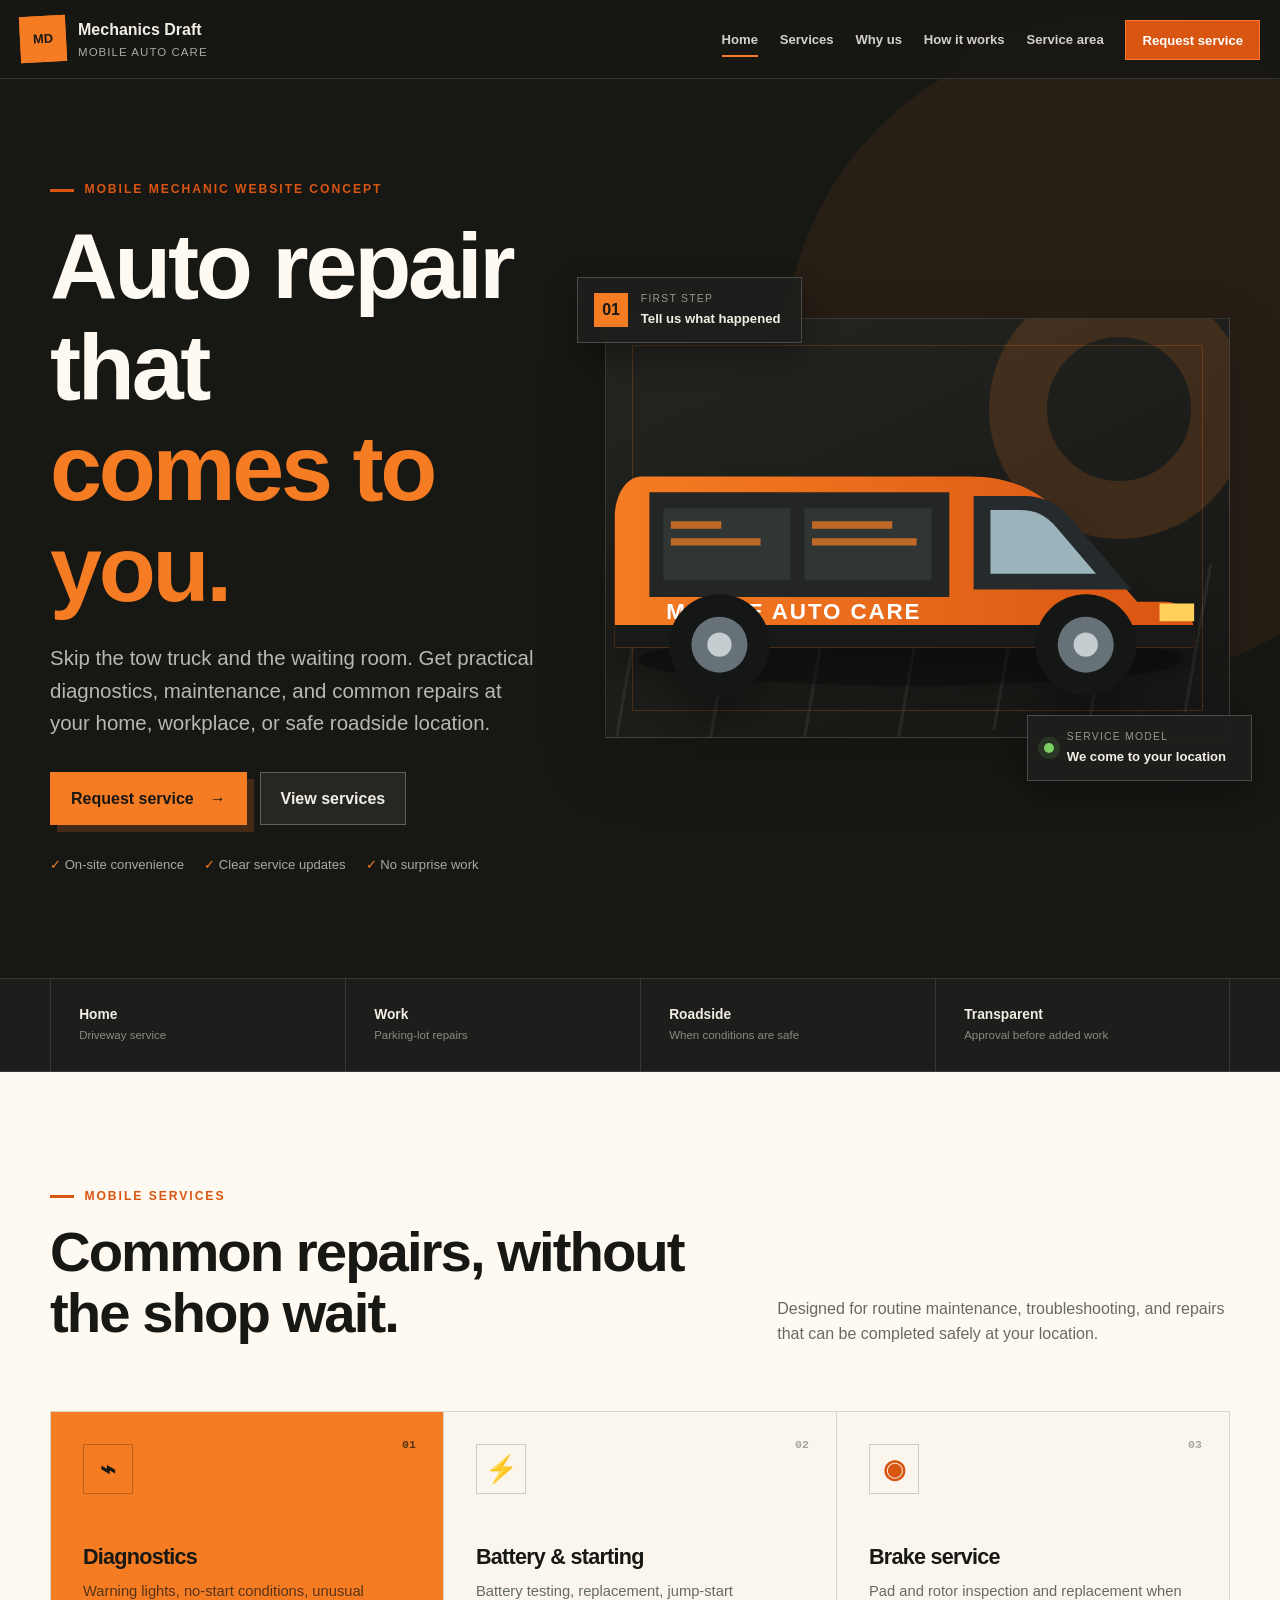
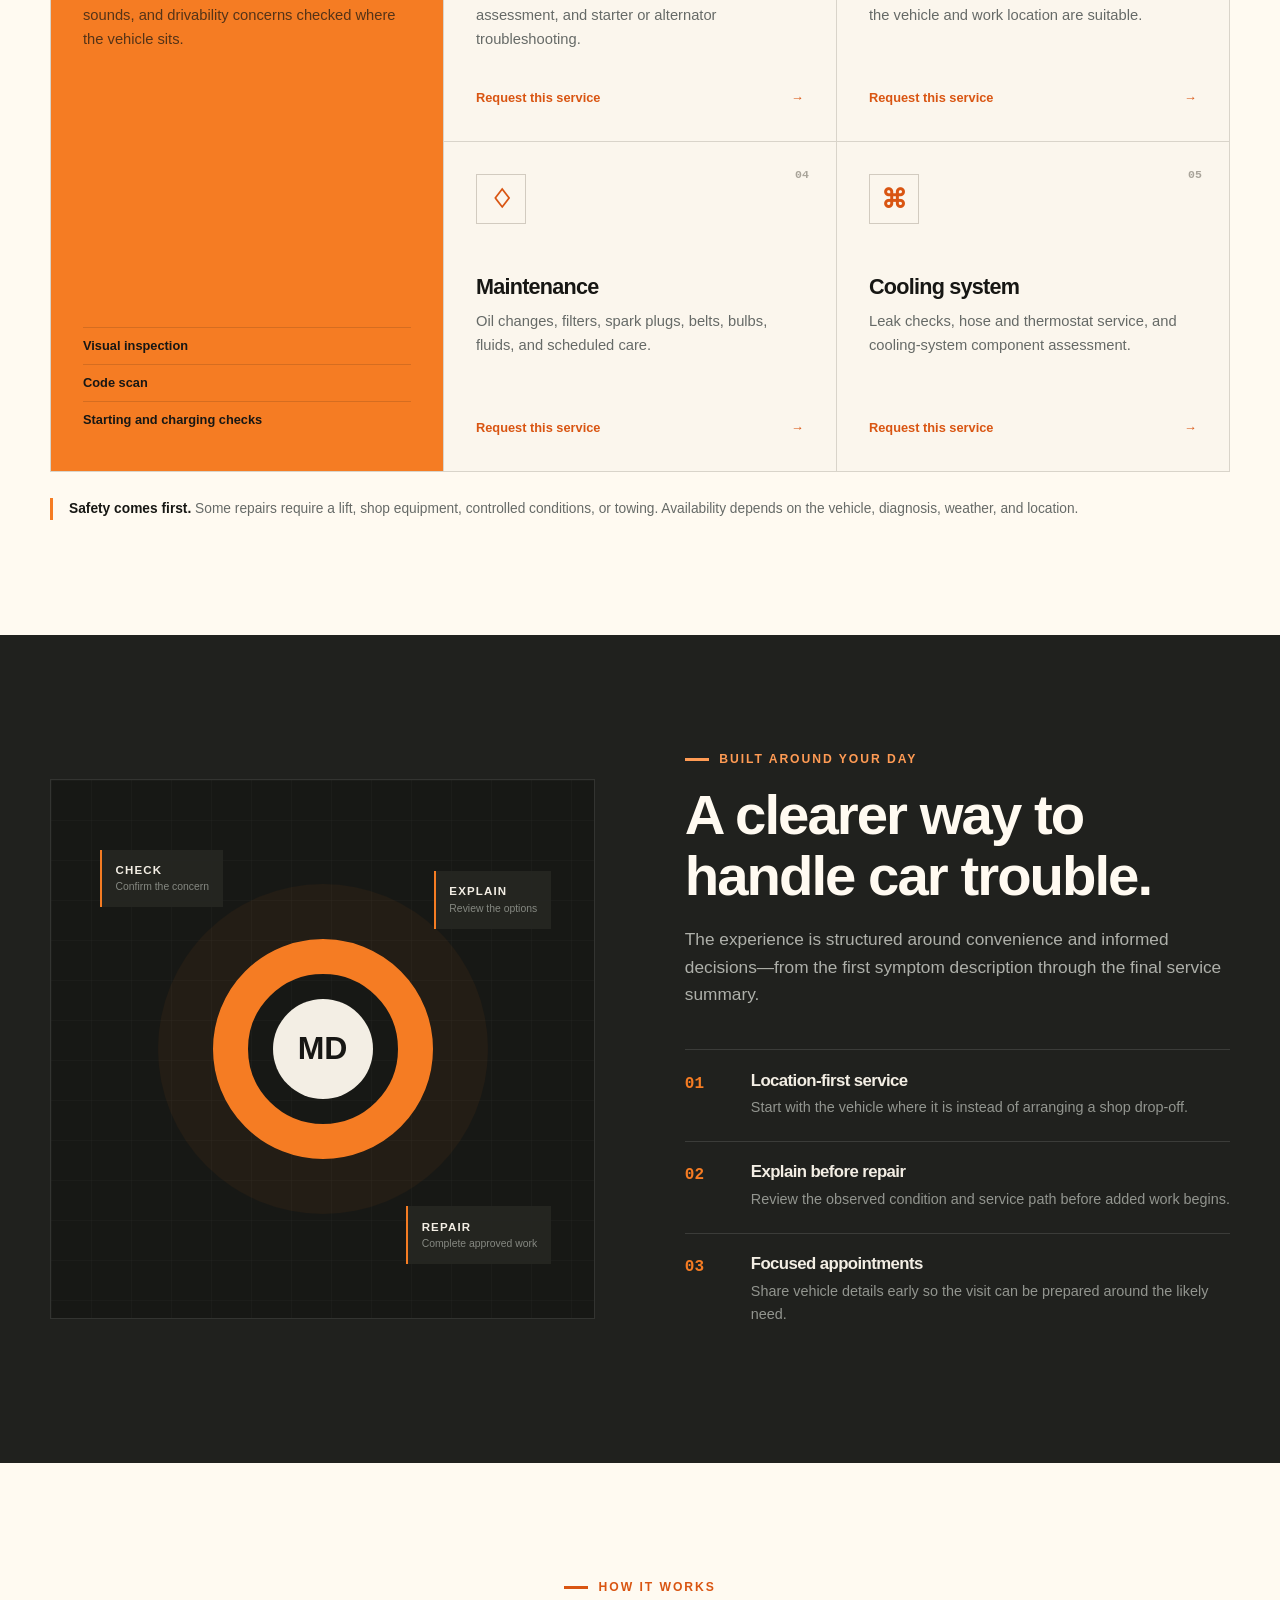
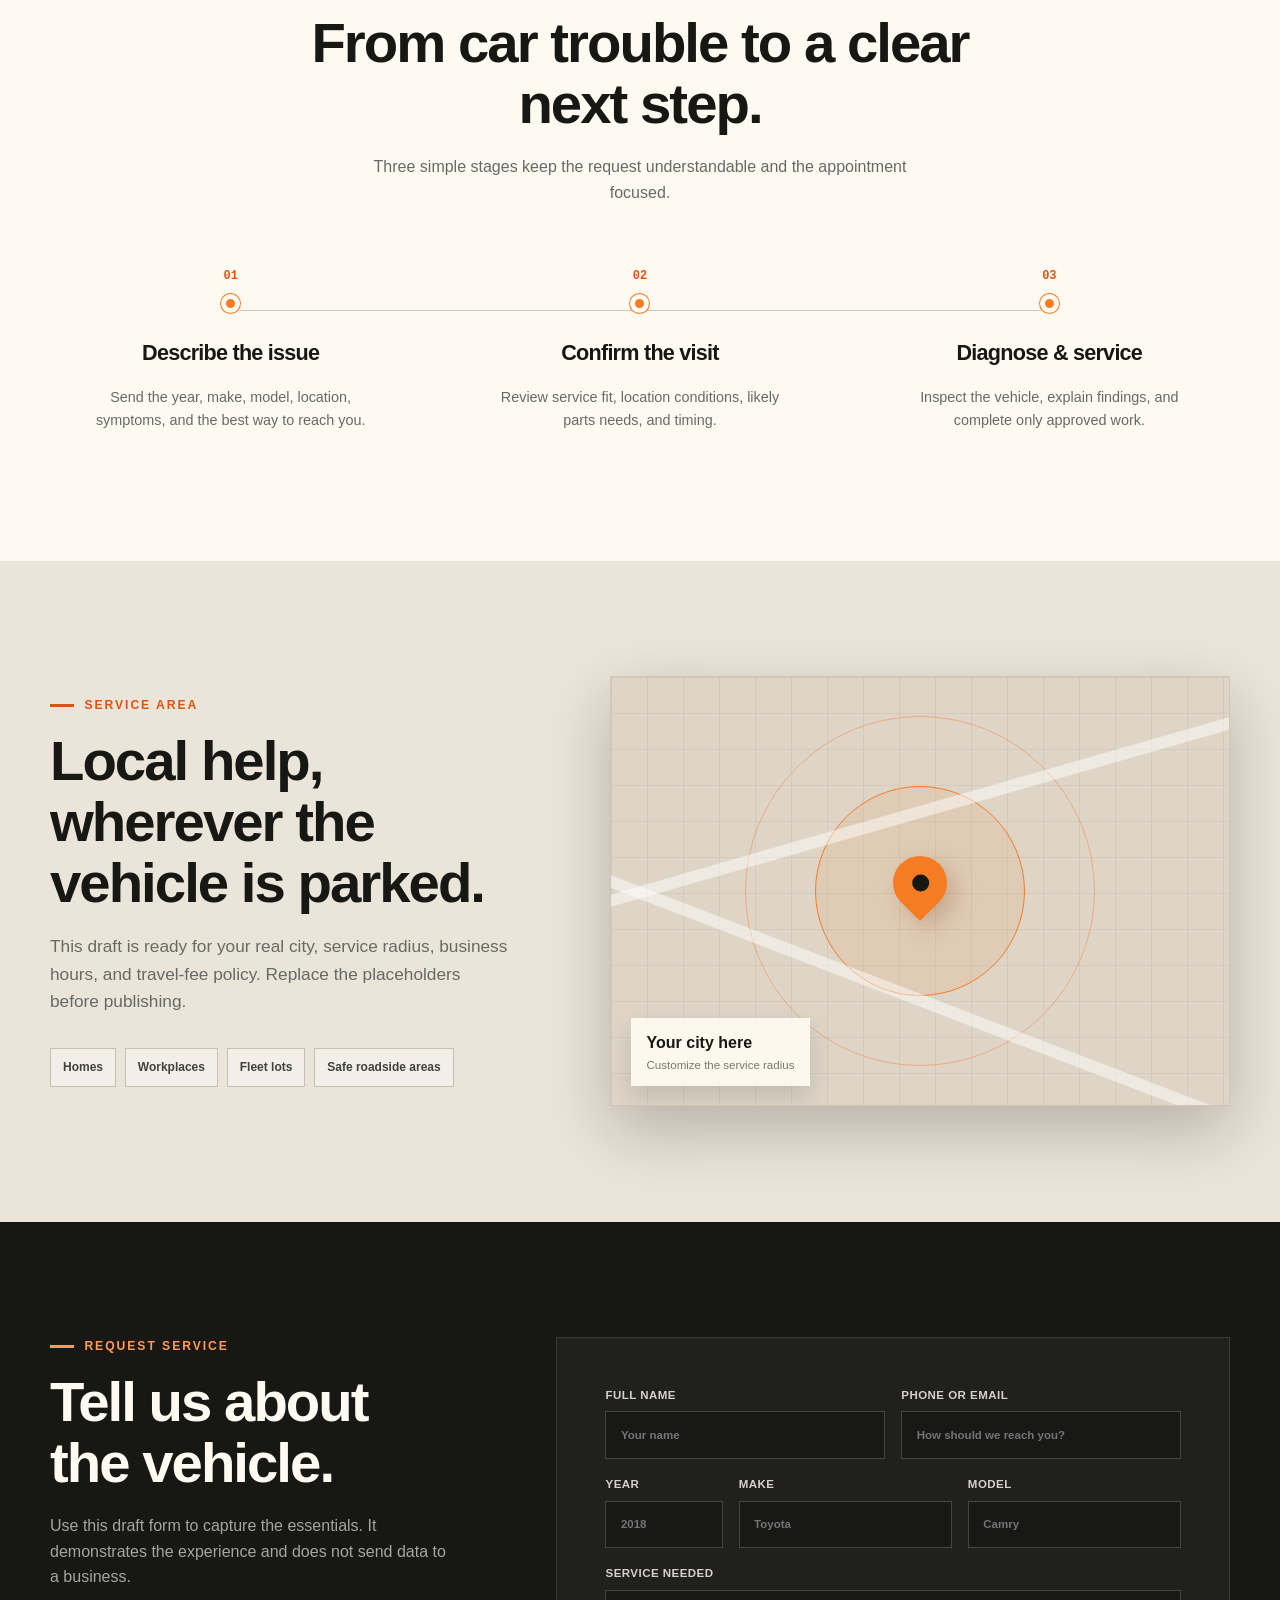
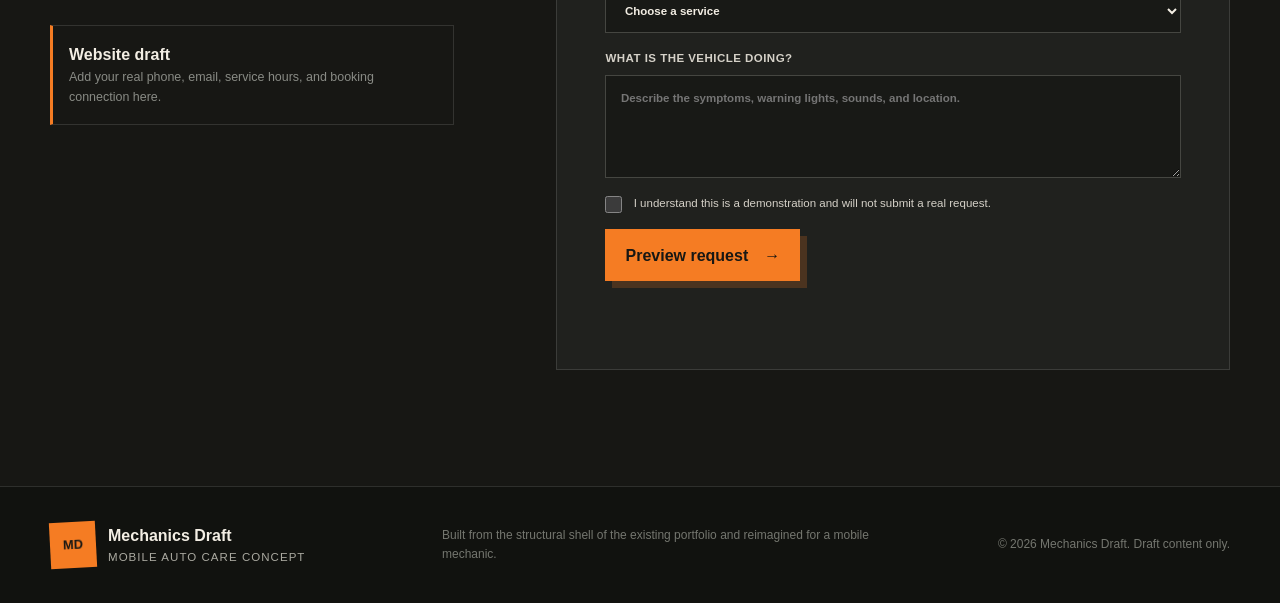
==== index.html @ 4dd6acbf "Create mobile mechanic website draft" ====
<!doctype html>
<html lang="en">
<head>
  <meta charset="utf-8">
  <meta name="viewport" content="width=device-width, initial-scale=1">
  <meta name="description" content="A polished mobile mechanic website concept for on-site diagnostics, maintenance, and repair.">
  <meta name="theme-color" content="#171714">
  <title>Mechanics Draft | Mobile Mechanic</title>
  <link rel="icon" href="assets/favicon.svg" type="image/svg+xml">
  <link rel="stylesheet" href="styles.css">
</head>
<body>
  <a class="skip-link" href="#main-content">Skip to main content</a>
  <header class="site-header" data-header>
    <nav class="nav" aria-label="Primary navigation">
      <a class="brand" href="#home" aria-label="Mechanics Draft home"><span class="brand-mark">MD</span><span><strong>Mechanics Draft</strong><small>Mobile auto care</small></span></a>
      <button class="nav-toggle" type="button" aria-controls="primary-menu" aria-expanded="false"><i></i><i></i><i></i><b class="visually-hidden">Toggle navigation</b></button>
      <ul class="nav-links" id="primary-menu">
        <li><a href="#home">Home</a></li><li><a href="#services">Services</a></li><li><a href="#why-us">Why us</a></li><li><a href="#process">How it works</a></li><li><a href="#service-area">Service area</a></li><li><a class="nav-cta" href="#request-service">Request service</a></li>
      </ul>
    </nav>
  </header>
  <main id="main-content">
    <section class="hero" id="home">
      <div class="section-inner hero-grid">
        <div class="hero-copy">
          <p class="eyebrow"><span></span>Mobile mechanic website concept</p>
          <h1>Auto repair that <em>comes to you.</em></h1>
          <p class="hero-lede">Skip the tow truck and the waiting room. Get practical diagnostics, maintenance, and common repairs at your home, workplace, or safe roadside location.</p>
          <div class="hero-actions"><a class="button button-primary" href="#request-service">Request service <span>→</span></a><a class="button button-ghost" href="#services">View services</a></div>
          <ul class="hero-points"><li>✓ On-site convenience</li><li>✓ Clear service updates</li><li>✓ No surprise work</li></ul>
        </div>
        <div class="hero-visual" aria-label="Mobile mechanic service vehicle illustration">
          <div class="status-card top"><b>01</b><span><small>First step</small><strong>Tell us what happened</strong></span></div>
          <div class="garage-scene">
            <div class="sun-ring"></div><div class="road-lines"></div>
            <svg class="service-van" viewBox="0 0 720 390" role="img" aria-label="Orange and charcoal mobile mechanic service van">
              <defs><linearGradient id="body" x1="0" x2="1"><stop stop-color="#f57c23"/><stop offset="1" stop-color="#d95512"/></linearGradient></defs>
              <ellipse cx="366" cy="326" rx="292" ry="28" fill="#000" opacity=".28"/><path d="M78 130h350c42 0 75 13 103 45l77 89h29c18 0 32 14 32 32v17H49V174c0-24 12-44 29-44Z" fill="url(#body)"/><path d="M433 151h53c22 0 37 8 53 26l63 74H433Z" fill="#252a2d"/><path d="M451 166h31c17 0 28 5 40 19l42 49H451Z" fill="#9bb3ba"/><path d="M86 147h321v112H86Z" fill="#242625"/><path d="M101 164h136v77H101Zm151 0h136v77H252Z" fill="#313534"/><path d="M109 178h54v8h-54Zm0 18h96v8h-96Zm151-18h86v8h-86Zm0 18h112v8H260Z" fill="#f57c23" opacity=".72"/><text x="104" y="282" fill="#fff" font-family="Arial" font-size="24" font-weight="800" letter-spacing="2">MOBILE AUTO CARE</text><path d="M49 289h620v24H49Z" fill="#181a19"/><g><circle cx="161" cy="310" r="54" fill="#151616"/><circle cx="161" cy="310" r="30" fill="#667178"/><circle cx="161" cy="310" r="13" fill="#c4ced0"/></g><g><circle cx="553" cy="310" r="54" fill="#151616"/><circle cx="553" cy="310" r="30" fill="#667178"/><circle cx="553" cy="310" r="13" fill="#c4ced0"/></g><path d="M632 266h37v19h-37Z" fill="#ffd15b"/>
            </svg>
          </div>
          <div class="status-card bottom"><i></i><span><small>Service model</small><strong>We come to your location</strong></span></div>
        </div>
      </div>
      <div class="trust-strip"><div class="section-inner trust-grid"><div><strong>Home</strong><span>Driveway service</span></div><div><strong>Work</strong><span>Parking-lot repairs</span></div><div><strong>Roadside</strong><span>When conditions are safe</span></div><div><strong>Transparent</strong><span>Approval before added work</span></div></div></div>
    </section>

    <section class="section services" id="services"><div class="section-inner">
      <div class="section-heading heading-row"><div><p class="eyebrow"><span></span>Mobile services</p><h2>Common repairs, without the shop wait.</h2></div><p>Designed for routine maintenance, troubleshooting, and repairs that can be completed safely at your location.</p></div>
      <div class="service-grid">
        <article class="service-card featured"><span class="number">01</span><b class="icon">⌁</b><h3>Diagnostics</h3><p>Warning lights, no-start conditions, unusual sounds, and drivability concerns checked where the vehicle sits.</p><ul><li>Visual inspection</li><li>Code scan</li><li>Starting and charging checks</li></ul></article>
        <article class="service-card"><span class="number">02</span><b class="icon">⚡</b><h3>Battery &amp; starting</h3><p>Battery testing, replacement, jump-start assessment, and starter or alternator troubleshooting.</p><a href="#request-service">Request this service <span>→</span></a></article>
        <article class="service-card"><span class="number">03</span><b class="icon">◉</b><h3>Brake service</h3><p>Pad and rotor inspection and replacement when the vehicle and work location are suitable.</p><a href="#request-service">Request this service <span>→</span></a></article>
        <article class="service-card"><span class="number">04</span><b class="icon">♢</b><h3>Maintenance</h3><p>Oil changes, filters, spark plugs, belts, bulbs, fluids, and scheduled care.</p><a href="#request-service">Request this service <span>→</span></a></article>
        <article class="service-card"><span class="number">05</span><b class="icon">⌘</b><h3>Cooling system</h3><p>Leak checks, hose and thermostat service, and cooling-system component assessment.</p><a href="#request-service">Request this service <span>→</span></a></article>
      </div><p class="scope-note"><strong>Safety comes first.</strong> Some repairs require a lift, shop equipment, controlled conditions, or towing. Availability depends on the vehicle, diagnosis, weather, and location.</p>
    </div></section>

    <section class="section why" id="why-us"><div class="section-inner split-layout">
      <div class="workbench" aria-hidden="true"><div class="bench-grid"></div><div class="tool-ring"><span>MD</span></div><div class="mini-label a"><b>CHECK</b><small>Confirm the concern</small></div><div class="mini-label b"><b>EXPLAIN</b><small>Review the options</small></div><div class="mini-label c"><b>REPAIR</b><small>Complete approved work</small></div></div>
      <div class="why-copy"><p class="eyebrow light"><span></span>Built around your day</p><h2>A clearer way to handle car trouble.</h2><p class="section-lede">The experience is structured around convenience and informed decisions—from the first symptom description through the final service summary.</p><div class="benefit-list"><article><b>01</b><div><h3>Location-first service</h3><p>Start with the vehicle where it is instead of arranging a shop drop-off.</p></div></article><article><b>02</b><div><h3>Explain before repair</h3><p>Review the observed condition and service path before added work begins.</p></div></article><article><b>03</b><div><h3>Focused appointments</h3><p>Share vehicle details early so the visit can be prepared around the likely need.</p></div></article></div></div>
    </div></section>

    <section class="section process" id="process"><div class="section-inner"><div class="section-heading centered"><p class="eyebrow"><span></span>How it works</p><h2>From car trouble to a clear next step.</h2><p>Three simple stages keep the request understandable and the appointment focused.</p></div><ol class="process-grid"><li><span>01</span><i></i><h3>Describe the issue</h3><p>Send the year, make, model, location, symptoms, and the best way to reach you.</p></li><li><span>02</span><i></i><h3>Confirm the visit</h3><p>Review service fit, location conditions, likely parts needs, and timing.</p></li><li><span>03</span><i></i><h3>Diagnose &amp; service</h3><p>Inspect the vehicle, explain findings, and complete only approved work.</p></li></ol></div></section>

    <section class="section area" id="service-area"><div class="section-inner area-grid"><div><p class="eyebrow"><span></span>Service area</p><h2>Local help, wherever the vehicle is parked.</h2><p class="section-lede">This draft is ready for your real city, service radius, business hours, and travel-fee policy. Replace the placeholders before publishing.</p><div class="area-tags"><span>Homes</span><span>Workplaces</span><span>Fleet lots</span><span>Safe roadside areas</span></div></div><div class="map-card" aria-label="Placeholder service radius graphic"><div class="map-grid"></div><i class="radius one"></i><i class="radius two"></i><div class="map-pin"><span></span></div><b class="road r1"></b><b class="road r2"></b><p><strong>Your city here</strong><span>Customize the service radius</span></p></div></div></section>

    <section class="section request" id="request-service"><div class="section-inner request-grid"><div class="request-copy"><p class="eyebrow light"><span></span>Request service</p><h2>Tell us about the vehicle.</h2><p>Use this draft form to capture the essentials. It demonstrates the experience and does not send data to a business.</p><div class="contact-note"><strong>Website draft</strong><span>Add your real phone, email, service hours, and booking connection here.</span></div></div><form class="service-form" id="service-form" novalidate><div class="field-row"><label>Full name<input name="name" autocomplete="name" placeholder="Your name" required></label><label>Phone or email<input name="contact" placeholder="How should we reach you?" required></label></div><div class="field-row three"><label>Year<input name="year" inputmode="numeric" placeholder="2018" required></label><label>Make<input name="make" placeholder="Toyota" required></label><label>Model<input name="model" placeholder="Camry" required></label></div><label>Service needed<select name="service" required><option value="">Choose a service</option><option>Diagnostics / warning light</option><option>Battery / starting issue</option><option>Brake service</option><option>Routine maintenance</option><option>Cooling system</option><option>Other / not sure</option></select></label><label>What is the vehicle doing?<textarea name="details" rows="4" placeholder="Describe the symptoms, warning lights, sounds, and location." required></textarea></label><label class="consent"><input type="checkbox" required><span>I understand this is a demonstration and will not submit a real request.</span></label><button class="button button-primary" type="submit">Preview request <span>→</span></button><p class="form-status" id="form-status" role="status" aria-live="polite"></p></form></div></section>
  </main>
  <footer class="site-footer"><div class="section-inner footer-grid"><a class="brand" href="#home"><span class="brand-mark">MD</span><span><strong>Mechanics Draft</strong><small>Mobile auto care concept</small></span></a><p>Built from the structural shell of the existing portfolio and reimagined for a mobile mechanic.</p><p>© <span id="current-year"></span> Mechanics Draft. Draft content only.</p></div></footer>
  <script src="script.js"></script>
</body>
</html>
---- styles.css ----
:root{color-scheme:dark;--ink:#171714;--soft:#20211e;--cream:#f3eee4;--paper:#fffaf1;--orange:#f57c23;--orange2:#d95512;--yellow:#f4c44e;--line:rgba(255,255,255,.12);--shadow:0 24px 60px rgba(16,16,13,.24);--max:1180px;--header:78px}*{box-sizing:border-box}html{scroll-behavior:smooth;scroll-padding-top:calc(var(--header) + 18px)}body{margin:0;background:var(--ink);color:var(--cream);font:16px/1.6 Arial,Helvetica,sans-serif;overflow-x:hidden}body.nav-open{overflow:hidden}a{color:inherit;text-decoration:none}button,input,select,textarea{font:inherit}a:focus-visible,button:focus-visible,input:focus-visible,select:focus-visible,textarea:focus-visible{outline:3px solid var(--yellow);outline-offset:3px}p,h1,h2,h3{margin-top:0}p{color:#666a67}h1,h2,h3{line-height:1.08;letter-spacing:-.035em}h1{margin-bottom:1.4rem;font-size:clamp(3.25rem,7.3vw,6.7rem);font-weight:900}h2{margin-bottom:1.2rem;color:var(--ink);font-size:clamp(2.3rem,4.4vw,4.3rem);font-weight:900}h3{color:var(--ink);font-size:1.35rem}.skip-link{position:fixed;top:-5rem;left:1rem;z-index:999;padding:.7rem 1rem;background:var(--yellow);color:var(--ink);font-weight:800}.skip-link:focus{top:1rem}.visually-hidden{position:absolute;width:1px;height:1px;margin:-1px;padding:0;overflow:hidden;clip:rect(0,0,0,0);white-space:nowrap;border:0}.section-inner{width:min(calc(100% - 2.5rem),var(--max));margin-inline:auto}.section{padding:clamp(5rem,9vw,8.5rem) 0}.eyebrow{display:flex;align-items:center;gap:.65rem;margin-bottom:1rem;color:var(--orange2);font-size:.76rem;font-weight:900;letter-spacing:.16em;text-transform:uppercase}.eyebrow>span{width:24px;height:3px;background:currentColor}.eyebrow.light{color:#ff9b54}.section-lede{max-width:650px;font-size:1.08rem}
.site-header{position:fixed;inset:0 0 auto;z-index:100;border-bottom:1px solid var(--line);background:rgba(23,23,20,.88);backdrop-filter:blur(18px);transition:.25s}.site-header.is-scrolled{background:rgba(23,23,20,.97);box-shadow:0 10px 35px #0005}.nav{min-height:var(--header);width:min(calc(100% - 2.5rem),1320px);margin:auto;display:flex;align-items:center;justify-content:space-between;gap:2rem}.brand{display:inline-flex;align-items:center;gap:.75rem;flex-shrink:0}.brand-mark{width:46px;height:46px;display:grid;place-items:center;border:1px solid #f57c23;background:var(--orange);color:var(--ink);font-size:.8rem;font-weight:900;transform:rotate(-3deg)}.brand strong,.brand small{display:block}.brand strong{color:var(--cream);font-size:1rem}.brand small{color:#aaa9a0;font-size:.72rem;letter-spacing:.09em;text-transform:uppercase}.nav-links{display:flex;align-items:center;gap:clamp(.8rem,1.7vw,1.7rem);margin:0;padding:0;list-style:none}.nav-links a{position:relative;color:#d6d1c8;font-size:.82rem;font-weight:750}.nav-links a:not(.nav-cta):after{content:"";position:absolute;right:0;bottom:-.6rem;left:0;height:2px;background:var(--orange);transform:scaleX(0);transition:.2s}.nav-links a:hover:after,.nav-links a.active:after{transform:scaleX(1)}.nav-cta{padding:.72rem 1rem;border:1px solid var(--orange);color:#fff!important;background:var(--orange2)}.nav-toggle{display:none;width:46px;height:44px;border:1px solid var(--line);background:transparent;cursor:pointer}.nav-toggle i{display:block;width:23px;height:2px;margin:5px auto;background:var(--cream);transition:.2s}
.hero{position:relative;min-height:100svh;padding-top:var(--header);overflow:hidden;background:var(--ink)}.hero:before{content:"";position:absolute;width:650px;height:650px;top:3%;right:-12%;border-radius:50%;background:#f57c2312}.hero-grid{position:relative;z-index:1;min-height:calc(100svh - var(--header) - 92px);display:grid;grid-template-columns:minmax(0,.88fr) minmax(500px,1.12fr);align-items:center;gap:clamp(2rem,5vw,6rem);padding-block:clamp(4rem,8vw,7rem)}.hero h1{max-width:750px;color:var(--paper)}.hero h1 em{display:block;color:var(--orange);font-style:normal}.hero-lede{max-width:640px;color:#b9b8b0;font-size:clamp(1.06rem,1.7vw,1.28rem)}.hero-actions{display:flex;flex-wrap:wrap;gap:.8rem;margin:2rem 0 1.8rem}.button{min-height:52px;display:inline-flex;align-items:center;justify-content:center;gap:1rem;padding:.8rem 1.25rem;border:1px solid transparent;color:var(--ink);font-weight:900;cursor:pointer;transition:.2s}.button:hover{transform:translateY(-2px)}.button-primary{background:var(--orange);box-shadow:7px 7px 0 #f57c2333}.button-ghost{border-color:#fff4;color:var(--cream);background:#fff1}.hero-points{display:flex;flex-wrap:wrap;gap:1.25rem;margin:0;padding:0;color:#aaa9a0;font-size:.82rem;list-style:none}.hero-points li:first-letter{color:var(--orange)}.hero-visual{position:relative;min-height:550px;display:grid;align-items:center}.garage-scene{position:relative;min-height:420px;border:1px solid #fff2;background:linear-gradient(155deg,#242521,#161714);overflow:hidden;box-shadow:var(--shadow)}.garage-scene:before{content:"";position:absolute;inset:26px;border:1px solid #f57c2338}.sun-ring{position:absolute;width:260px;height:260px;top:-40px;right:-20px;border:58px solid #f57c2328;border-radius:50%}.road-lines{position:absolute;inset:65% -10% 0;background:repeating-linear-gradient(100deg,transparent 0 90px,#fff1 92px 94px);transform:skewY(-5deg)}.service-van{position:absolute;width:108%;left:-6%;bottom:17px;filter:drop-shadow(0 24px 15px #0004)}.status-card{position:absolute;z-index:4;display:flex;align-items:center;gap:.8rem;min-width:225px;padding:.82rem 1rem;border:1px solid #fff3;background:#1e1f1cf0;box-shadow:0 14px 32px #0005}.status-card.top{top:24px;left:-28px}.status-card.bottom{right:-22px;bottom:22px}.status-card small,.status-card strong{display:block}.status-card small{color:#949790;font-size:.65rem;letter-spacing:.12em;text-transform:uppercase}.status-card strong{font-size:.82rem}.status-card>b{display:grid;width:34px;height:34px;place-items:center;background:var(--orange);color:var(--ink)}.status-card>i{width:10px;height:10px;border-radius:50%;background:#7bcf63;box-shadow:0 0 0 6px #7bcf6322}.trust-strip{position:relative;z-index:3;border-block:1px solid var(--line);background:#1d1e1b}.trust-grid{min-height:92px;display:grid;grid-template-columns:repeat(4,1fr)}.trust-grid>div{display:flex;flex-direction:column;justify-content:center;padding:1rem clamp(1rem,2.2vw,2rem);border-left:1px solid var(--line)}.trust-grid>div:last-child{border-right:1px solid var(--line)}.trust-grid strong{font-size:.86rem}.trust-grid span{color:#878a84;font-size:.72rem}
.services,.process{background:var(--paper)}.heading-row{display:grid;grid-template-columns:1.2fr .8fr;align-items:end;gap:3rem;margin-bottom:3rem}.heading-row>p{max-width:470px;justify-self:end}.service-grid{display:grid;grid-template-columns:repeat(3,1fr);border-top:1px solid #d9d4ca;border-left:1px solid #d9d4ca}.service-card{position:relative;min-height:330px;display:flex;flex-direction:column;padding:2rem;border-right:1px solid #d9d4ca;border-bottom:1px solid #d9d4ca;background:#fbf6ed;transition:.25s}.service-card:hover{z-index:1;background:#fff;transform:translateY(-4px);box-shadow:0 18px 40px #2c26171a}.service-card.featured{grid-row:span 2;background:var(--orange)}.service-card .number{position:absolute;top:1.6rem;right:1.7rem;color:#a9a49a;font:700 .72rem monospace}.featured .number,.featured p{color:#171714b8}.service-card .icon{width:50px;height:50px;display:grid;place-items:center;margin-bottom:3.2rem;border:1px solid #d2cbc0;color:var(--orange2);font-size:1.65rem}.featured .icon{border-color:#17171444;color:var(--ink)}.service-card h3{margin-bottom:.75rem}.service-card p{margin-bottom:1.5rem;font-size:.92rem}.service-card ul{margin:auto 0 0;padding:0;color:var(--ink);list-style:none}.service-card li{padding:.5rem 0;border-top:1px solid #17171425;font-size:.8rem;font-weight:700}.service-card a{margin-top:auto;color:var(--orange2);font-size:.8rem;font-weight:850}.service-card a span{float:right}.scope-note{margin:1.6rem 0 0;padding-left:1rem;border-left:3px solid var(--orange);font-size:.86rem}.scope-note strong{color:var(--ink)}
.why{background:var(--soft)}.split-layout{display:grid;grid-template-columns:1fr 1fr;gap:clamp(3rem,7vw,7rem);align-items:center}.why h2{color:var(--paper)}.why-copy>p:not(.eyebrow){color:#aeb0aa}.benefit-list{margin-top:2.5rem}.benefit-list article{display:grid;grid-template-columns:50px 1fr;gap:1rem;padding:1.35rem 0;border-top:1px solid var(--line)}.benefit-list>b{color:var(--orange)}.benefit-list article>b{color:var(--orange);font-family:monospace}.benefit-list h3{margin-bottom:.4rem;color:var(--cream);font-size:1.05rem}.benefit-list p{margin:0;color:#92958f;font-size:.9rem}.workbench{position:relative;min-height:540px;border:1px solid var(--line);background:#171815;overflow:hidden}.bench-grid{position:absolute;inset:0;opacity:.32;background-image:linear-gradient(#fff1 1px,transparent 1px),linear-gradient(90deg,#fff1 1px,transparent 1px);background-size:40px 40px}.tool-ring{position:absolute;top:50%;left:50%;width:220px;height:220px;display:grid;place-items:center;border:35px solid var(--orange);border-radius:50%;transform:translate(-50%,-50%);box-shadow:0 0 0 55px #f57c230d}.tool-ring span{width:100px;height:100px;display:grid;place-items:center;border-radius:50%;background:var(--cream);color:var(--ink);font-size:2rem;font-weight:900}.mini-label{position:absolute;padding:.7rem .85rem;border-left:2px solid var(--orange);background:#252622ee}.mini-label b,.mini-label small{display:block}.mini-label b{font-size:.72rem;letter-spacing:.1em}.mini-label small{color:#858881;font-size:.65rem}.mini-label.a{top:13%;left:9%}.mini-label.b{top:17%;right:8%}.mini-label.c{right:8%;bottom:10%}
.centered{max-width:760px;margin:0 auto 4rem;text-align:center}.centered .eyebrow{justify-content:center}.centered>p:last-child{max-width:580px;margin-inline:auto}.process-grid{position:relative;display:grid;grid-template-columns:repeat(3,1fr);gap:3rem;margin:0;padding:0;list-style:none}.process-grid:before{content:"";position:absolute;top:41px;left:16%;right:16%;height:1px;background:#cfc8bc}.process-grid li{text-align:center}.process-grid li>span{display:block;margin-bottom:.7rem;color:var(--orange2);font:700 .75rem monospace}.process-grid li>i{position:relative;z-index:1;display:block;width:19px;height:19px;margin:0 auto 1.7rem;border:5px solid var(--paper);border-radius:50%;background:var(--orange);box-shadow:0 0 0 1px var(--orange)}.process-grid p{max-width:310px;margin-inline:auto;font-size:.9rem}
.area{background:#ebe4d8}.area-grid{display:grid;grid-template-columns:.85fr 1.15fr;align-items:center;gap:clamp(3rem,8vw,8rem)}.area-tags{display:flex;flex-wrap:wrap;gap:.55rem;margin-top:2rem}.area-tags span{padding:.55rem .75rem;border:1px solid #c8bfb1;color:#3f423f;background:#fff6;font-size:.75rem;font-weight:800}.map-card{position:relative;min-height:430px;border:1px solid #d0c5b6;background:#ded5c7;overflow:hidden;box-shadow:var(--shadow)}.map-grid{position:absolute;inset:0;background-image:linear-gradient(#504d4714 1px,transparent 1px),linear-gradient(90deg,#504d4714 1px,transparent 1px);background-size:36px 36px}.radius{position:absolute;top:50%;left:50%;border:1px solid var(--orange);border-radius:50%;transform:translate(-50%,-50%)}.radius.one{width:210px;height:210px;background:#f57c231a}.radius.two{width:350px;height:350px;opacity:.46}.map-pin{position:absolute;top:50%;left:50%;width:54px;height:54px;display:grid;place-items:center;border-radius:50% 50% 50% 0;background:var(--orange);transform:translate(-50%,-65%) rotate(-45deg);box-shadow:0 12px 24px #7c411444}.map-pin span{width:17px;height:17px;border-radius:50%;background:var(--ink)}.road{position:absolute;height:12px;background:#ffffff77}.road.r1{width:130%;top:28%;left:-10%;transform:rotate(-16deg)}.road.r2{width:120%;bottom:22%;left:-8%;transform:rotate(21deg)}.map-card p{position:absolute;left:1.2rem;bottom:1.2rem;margin:0;padding:.75rem 1rem;background:#fffaf1ee;box-shadow:0 10px 25px #0002}.map-card p strong,.map-card p span{display:block}.map-card p strong{color:var(--ink)}.map-card p span{color:#77776f;font-size:.72rem}
.request{background:var(--ink)}.request-grid{display:grid;grid-template-columns:.75fr 1.25fr;gap:clamp(3rem,8vw,8rem);align-items:start}.request-copy{position:sticky;top:calc(var(--header) + 2rem)}.request h2{color:var(--paper)}.request-copy>p:not(.eyebrow){color:#a5a69f}.contact-note{margin-top:2.2rem;padding:1rem;border:1px solid var(--line);border-left:3px solid var(--orange)}.contact-note strong,.contact-note span{display:block}.contact-note span{color:#898b85;font-size:.78rem}.service-form{display:grid;gap:1rem;padding:clamp(1.5rem,4vw,3rem);border:1px solid var(--line);background:var(--soft)}.field-row{display:grid;grid-template-columns:repeat(2,1fr);gap:1rem}.field-row.three{grid-template-columns:.55fr 1fr 1fr}.service-form label{display:grid;gap:.45rem;color:#d5d1c8;font-size:.72rem;font-weight:850;letter-spacing:.04em;text-transform:uppercase}.service-form input,.service-form select,.service-form textarea{width:100%;border:1px solid #454641;border-radius:0;padding:.85rem .9rem;color:var(--cream);background:#181916;outline:none;text-transform:none}.service-form textarea{resize:vertical}.service-form input:focus,.service-form select:focus,.service-form textarea:focus{border-color:var(--orange);box-shadow:inset 3px 0 0 var(--orange)}.consent{grid-template-columns:auto 1fr!important;align-items:start;gap:.7rem!important;text-transform:none!important;font-weight:500!important;letter-spacing:0!important}.consent input{width:17px;height:17px;margin:.18rem 0 0;accent-color:var(--orange)}.service-form button{width:fit-content;border:0}.form-status{min-height:1.5rem;margin:0;color:#b9dba7;font-size:.85rem}.form-status.error{color:#ff9f91}
.site-footer{padding:2.2rem 0;border-top:1px solid var(--line);background:#11120f}.footer-grid{display:grid;grid-template-columns:1fr 1.3fr .8fr;align-items:center;gap:2rem}.footer-grid p{margin:0;color:#74766f;font-size:.75rem}.footer-grid p:last-child{text-align:right}[data-reveal]{opacity:0;transform:translateY(24px);transition:.6s}[data-reveal].is-visible{opacity:1;transform:none}
@media(max-width:1050px){.nav-toggle{display:block}.nav-toggle[aria-expanded=true] i:nth-child(1){transform:translateY(7px) rotate(45deg)}.nav-toggle[aria-expanded=true] i:nth-child(2){opacity:0}.nav-toggle[aria-expanded=true] i:nth-child(3){transform:translateY(-7px) rotate(-45deg)}.nav-links{position:fixed;top:var(--header);right:0;left:0;display:grid;gap:0;padding:.7rem 1.25rem 1.25rem;background:#171714fc;border-bottom:1px solid var(--line);transform:translateY(-125%);visibility:hidden;transition:.25s}.nav-links.is-open{transform:translateY(0);visibility:visible}.nav-links li{border-bottom:1px solid var(--line)}.nav-links a{display:block;padding:.85rem 0}.nav-links a:after{display:none}.nav-cta{margin-top:.5rem;padding-inline:1rem!important;text-align:center}.hero-grid{grid-template-columns:1fr}.hero-visual{width:min(100%,760px);margin:auto}}
@media(max-width:800px){.section-inner,.nav{width:min(calc(100% - 1.5rem),var(--max))}.section{padding-block:4.5rem}.hero-grid{padding-top:3.5rem}.hero-visual{min-height:450px}.garage-scene{min-height:350px}.trust-grid{grid-template-columns:1fr 1fr}.heading-row,.split-layout,.area-grid,.request-grid{grid-template-columns:1fr}.heading-row{gap:1rem}.heading-row>p{justify-self:start}.service-grid{grid-template-columns:1fr 1fr}.service-card.featured{grid-row:span 1}.workbench{min-height:440px}.request-copy{position:static}.footer-grid{grid-template-columns:1fr}.footer-grid p:last-child{text-align:left}}
@media(max-width:560px){.brand small{display:none}.hero h1{font-size:clamp(3rem,16vw,4.8rem)}.hero-points{display:grid;gap:.5rem}.hero-visual{min-height:360px}.garage-scene{min-height:290px}.status-card{min-width:0;padding:.65rem .75rem}.status-card.top{left:-4px}.status-card.bottom{right:-4px}.service-van{width:125%;left:-13%}.trust-grid,.service-grid,.process-grid,.field-row,.field-row.three{grid-template-columns:1fr}.process-grid{gap:2rem}.process-grid:before{display:none}.service-card{min-height:290px}.map-card{min-height:340px}.service-form{padding:1rem}}
@media(prefers-reduced-motion:reduce){html{scroll-behavior:auto}*,*:before,*:after{animation:none!important;transition-duration:.01ms!important}[data-reveal]{opacity:1;transform:none}}
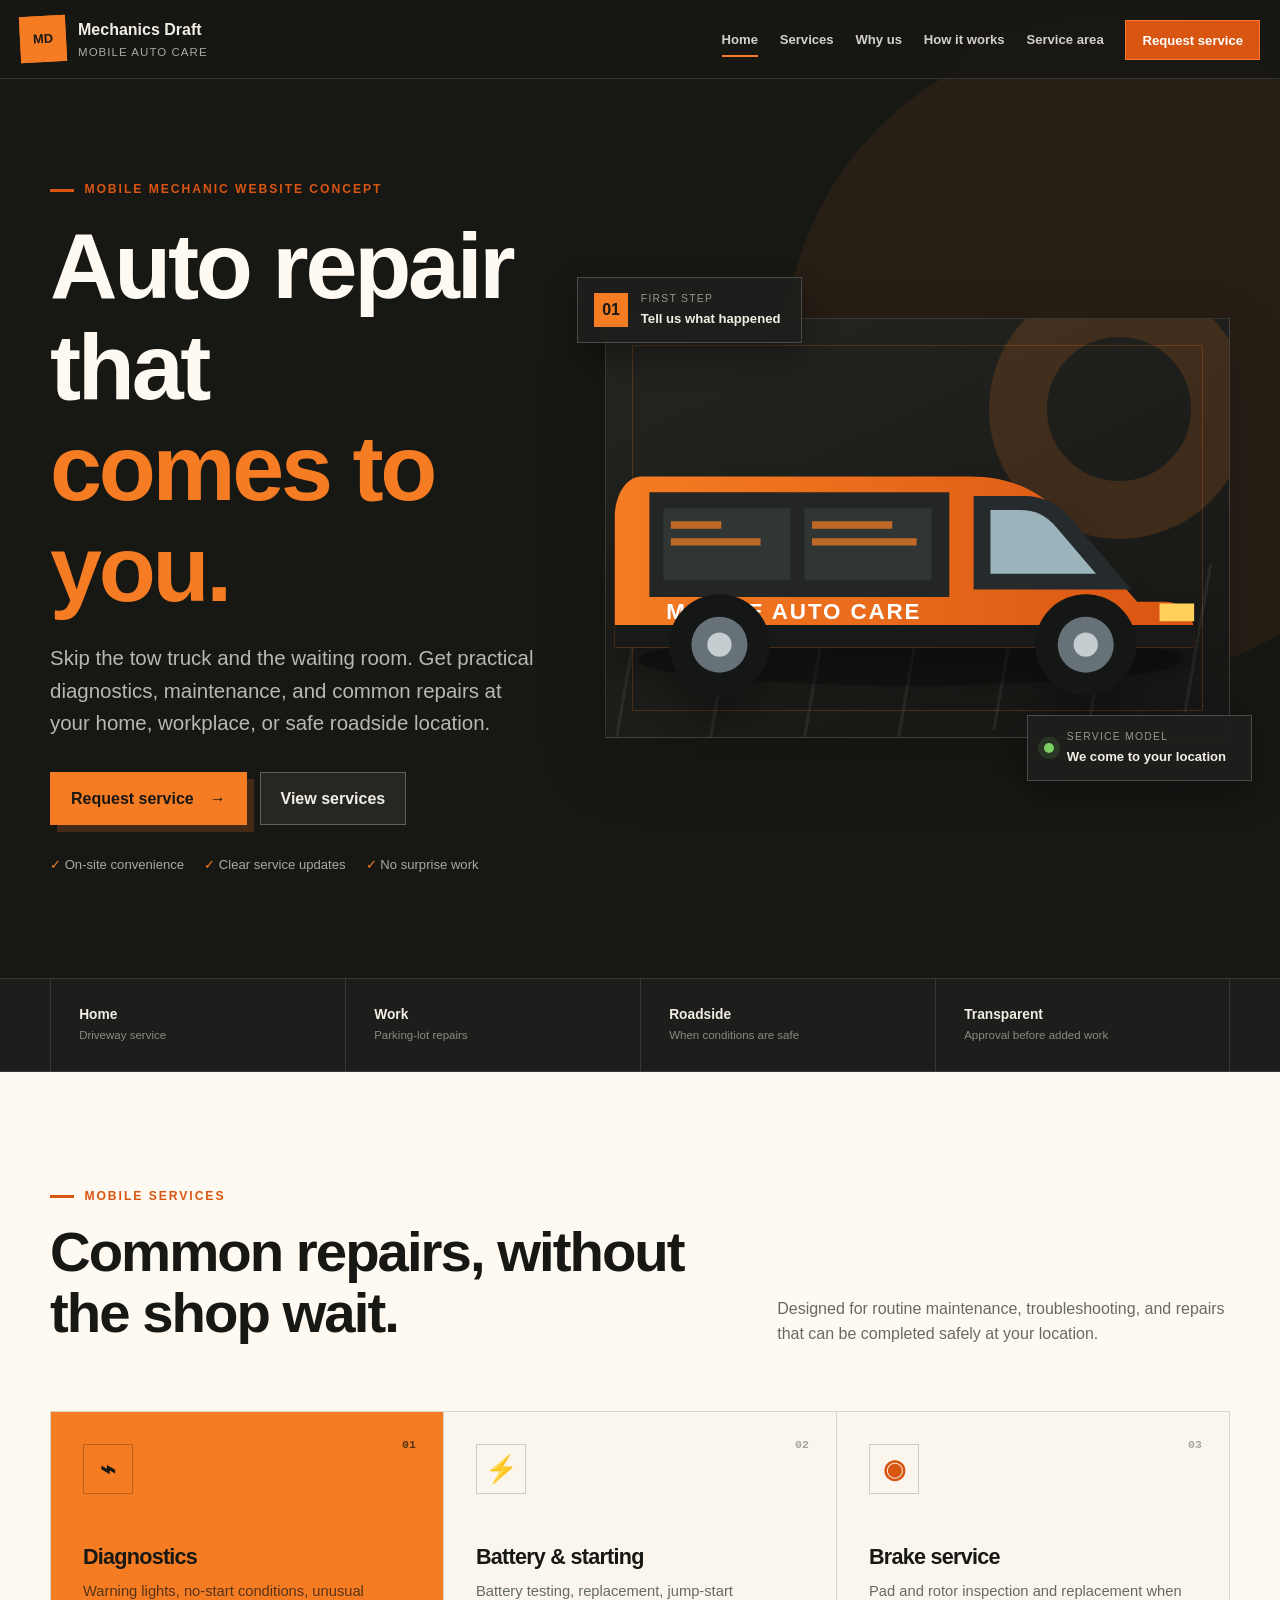
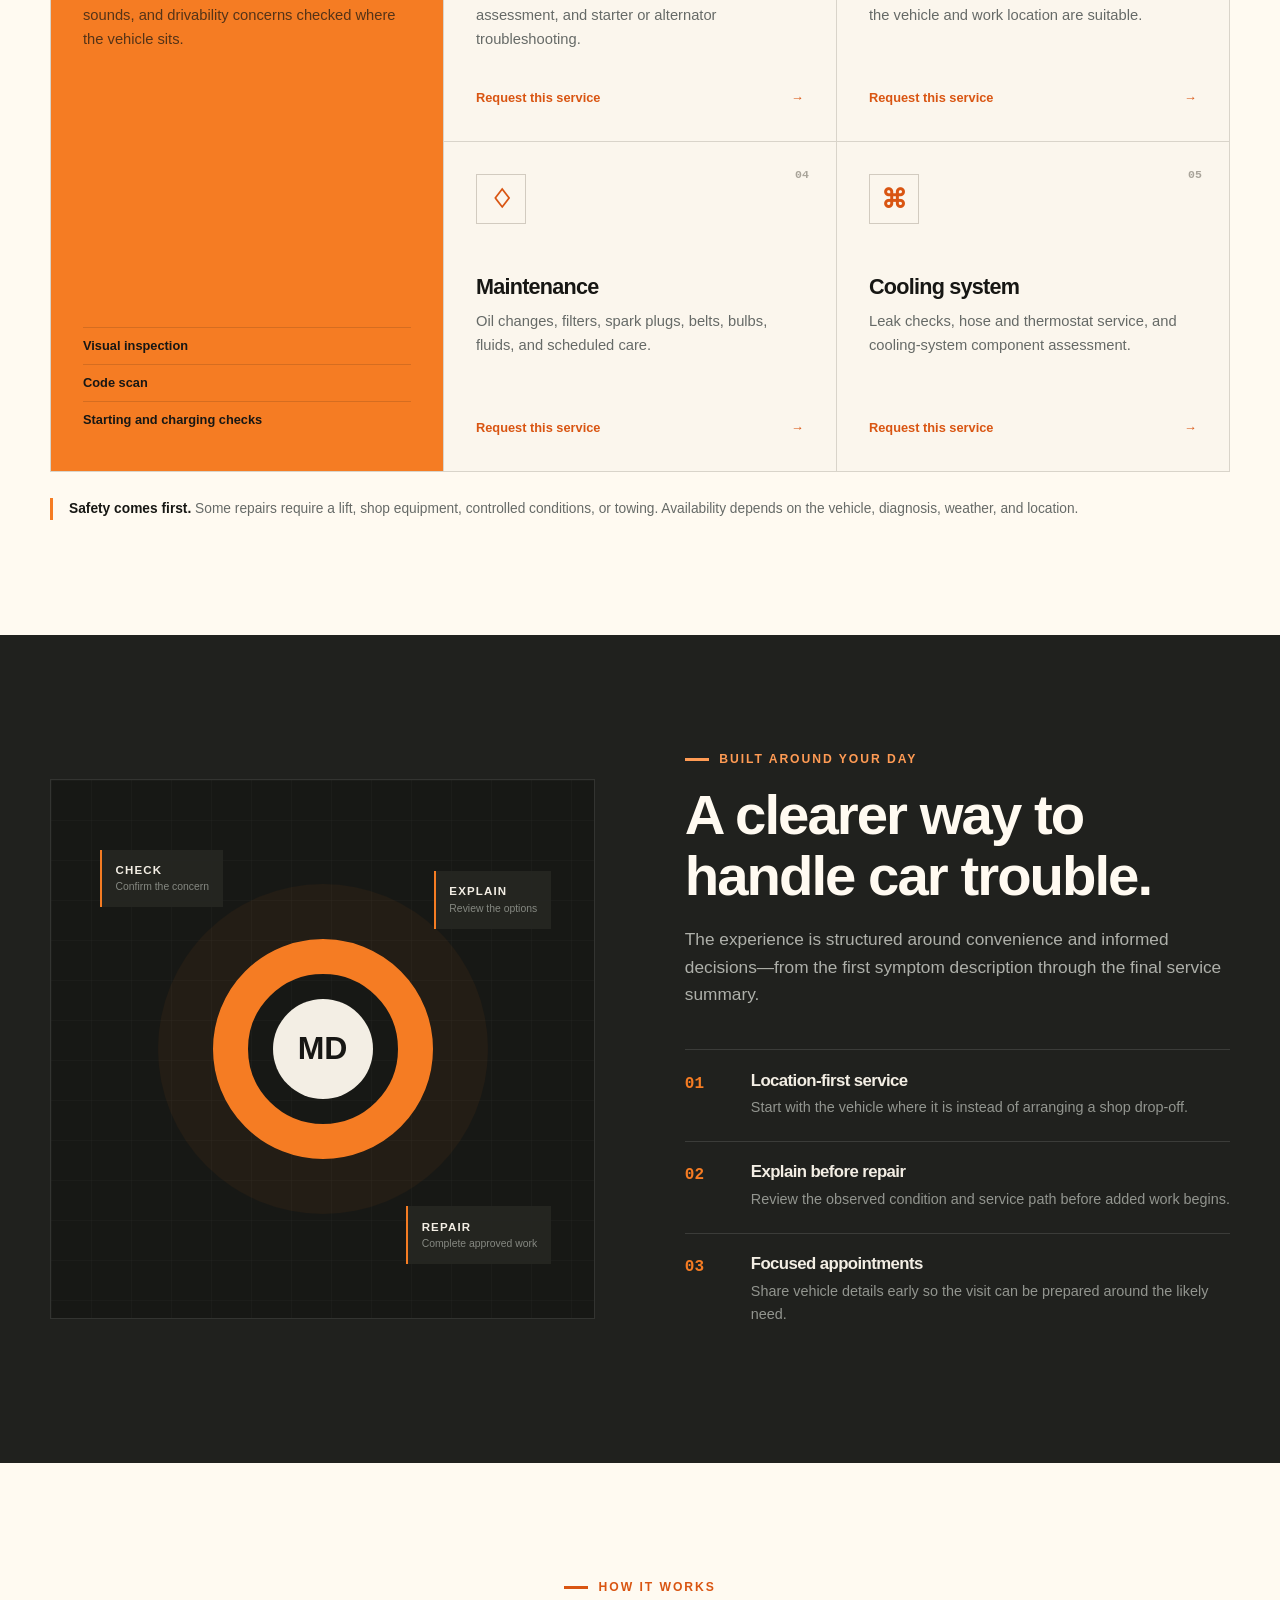
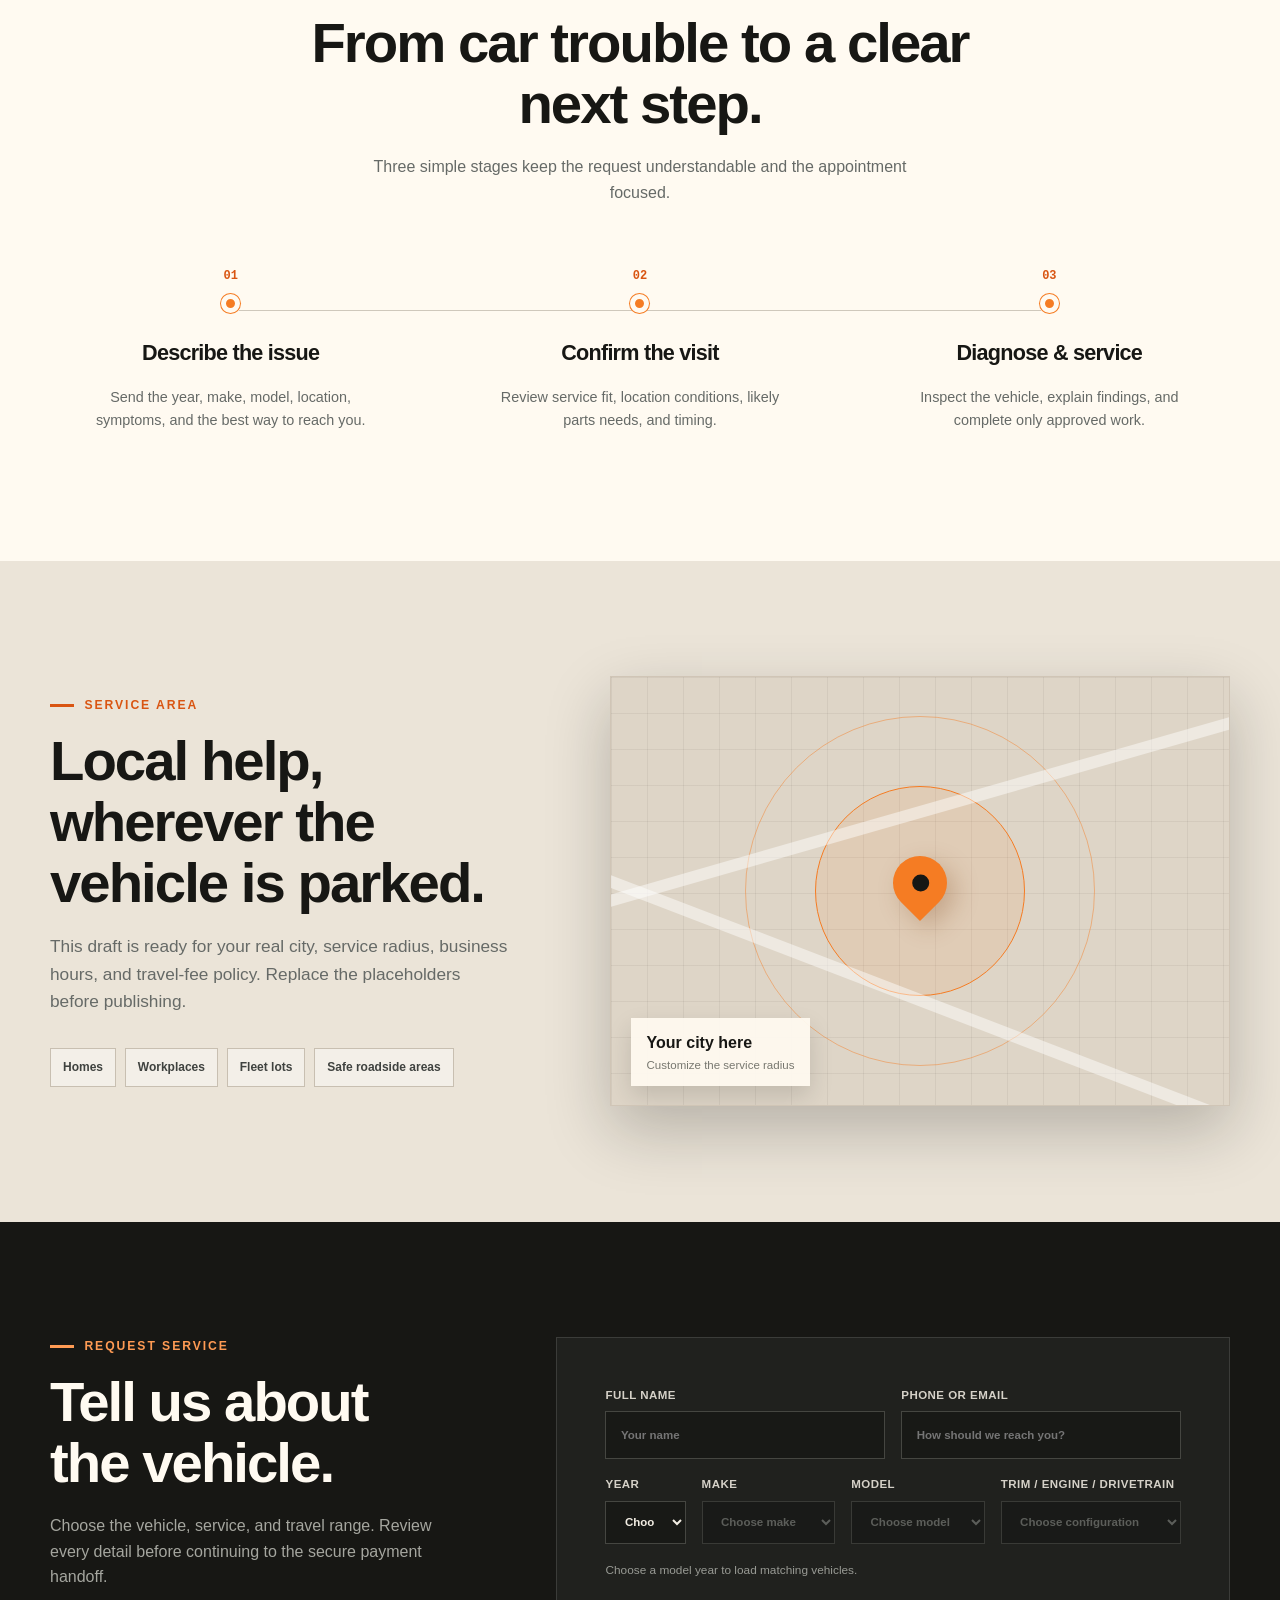
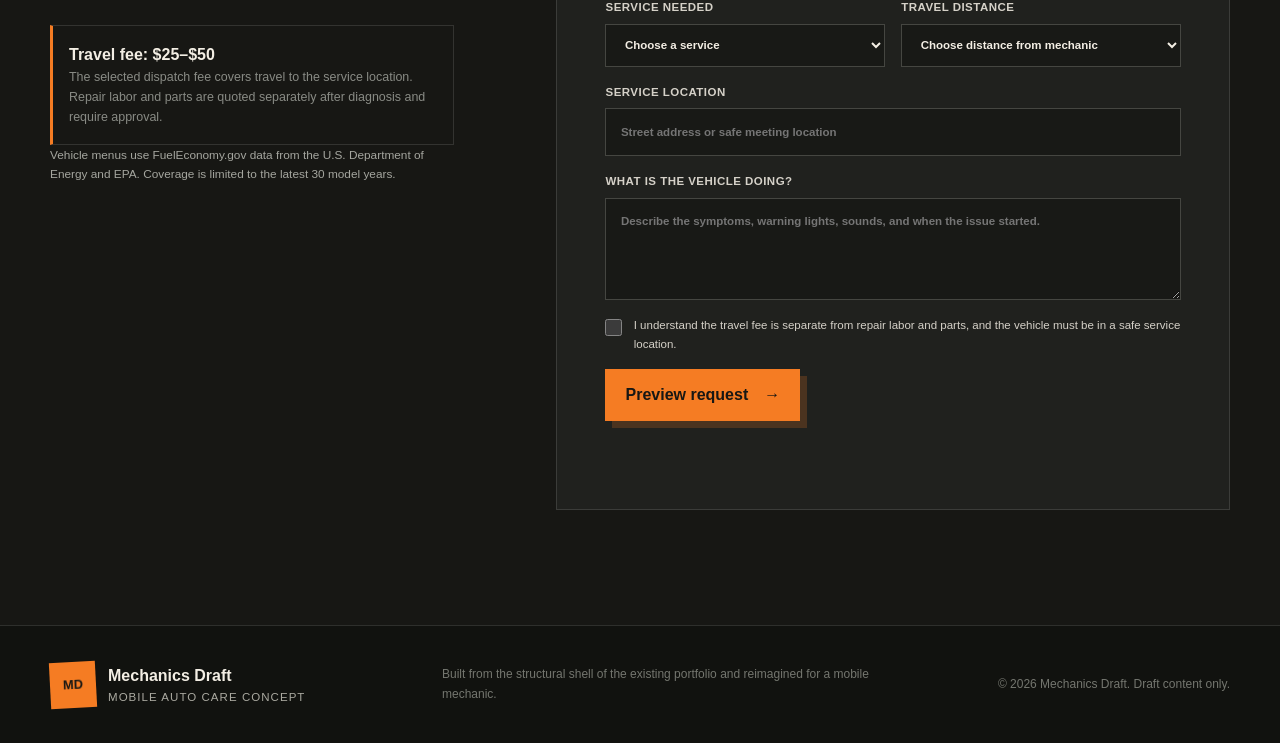
==== commit aab05069: "Add verified vehicle booking and payment handoff" ====
--- a/index.html
+++ b/index.html
@@ -65,9 +65,10 @@
 
     <section class="section area" id="service-area"><div class="section-inner area-grid"><div><p class="eyebrow"><span></span>Service area</p><h2>Local help, wherever the vehicle is parked.</h2><p class="section-lede">This draft is ready for your real city, service radius, business hours, and travel-fee policy. Replace the placeholders before publishing.</p><div class="area-tags"><span>Homes</span><span>Workplaces</span><span>Fleet lots</span><span>Safe roadside areas</span></div></div><div class="map-card" aria-label="Placeholder service radius graphic"><div class="map-grid"></div><i class="radius one"></i><i class="radius two"></i><div class="map-pin"><span></span></div><b class="road r1"></b><b class="road r2"></b><p><strong>Your city here</strong><span>Customize the service radius</span></p></div></div></section>
 
-    <section class="section request" id="request-service"><div class="section-inner request-grid"><div class="request-copy"><p class="eyebrow light"><span></span>Request service</p><h2>Tell us about the vehicle.</h2><p>Use this draft form to capture the essentials. It demonstrates the experience and does not send data to a business.</p><div class="contact-note"><strong>Website draft</strong><span>Add your real phone, email, service hours, and booking connection here.</span></div></div><form class="service-form" id="service-form" novalidate><div class="field-row"><label>Full name<input name="name" autocomplete="name" placeholder="Your name" required></label><label>Phone or email<input name="contact" placeholder="How should we reach you?" required></label></div><div class="field-row three"><label>Year<input name="year" inputmode="numeric" placeholder="2018" required></label><label>Make<input name="make" placeholder="Toyota" required></label><label>Model<input name="model" placeholder="Camry" required></label></div><label>Service needed<select name="service" required><option value="">Choose a service</option><option>Diagnostics / warning light</option><option>Battery / starting issue</option><option>Brake service</option><option>Routine maintenance</option><option>Cooling system</option><option>Other / not sure</option></select></label><label>What is the vehicle doing?<textarea name="details" rows="4" placeholder="Describe the symptoms, warning lights, sounds, and location." required></textarea></label><label class="consent"><input type="checkbox" required><span>I understand this is a demonstration and will not submit a real request.</span></label><button class="button button-primary" type="submit">Preview request <span>→</span></button><p class="form-status" id="form-status" role="status" aria-live="polite"></p></form></div></section>
+    <section class="section request" id="request-service"><div class="section-inner request-grid"><div class="request-copy"><p class="eyebrow light"><span></span>Request service</p><h2>Tell us about the vehicle.</h2><p>Choose the vehicle, service, and travel range. Review every detail before continuing to the secure payment handoff.</p><div class="contact-note"><strong>Travel fee: $25–$50</strong><span>The selected dispatch fee covers travel to the service location. Repair labor and parts are quoted separately after diagnosis and require approval.</span></div><p class="data-credit">Vehicle menus use FuelEconomy.gov data from the U.S. Department of Energy and EPA. Coverage is limited to the latest 30 model years.</p></div><form class="service-form" id="service-form" novalidate><div class="field-row"><label>Full name<input name="name" autocomplete="name" placeholder="Your name" required></label><label>Phone or email<input name="contact" autocomplete="email" placeholder="How should we reach you?" required></label></div><div class="vehicle-fields"><label>Year<select name="year" id="vehicle-year" required><option value="">Choose year</option></select></label><label>Make<select name="make" id="vehicle-make" required disabled><option value="">Choose make</option></select></label><label>Model<select name="model" id="vehicle-model" required disabled><option value="">Choose model</option></select></label><label>Trim / engine / drivetrain<select name="trim" id="vehicle-trim" required disabled><option value="">Choose configuration</option></select></label></div><p class="vehicle-status" id="vehicle-status" role="status" aria-live="polite">Choose a model year to load matching vehicles.</p><div class="field-row"><label>Service needed<select name="service" required><option value="">Choose a service</option><option>Diagnostics / warning light</option><option>Battery / starting issue</option><option>Brake service</option><option>Routine maintenance</option><option>Cooling system</option><option>Other / not sure</option></select></label><label>Travel distance<select name="distance" id="travel-distance" required><option value="">Choose distance from mechanic</option><option value="25">Up to 5 miles — $25</option><option value="35">6–15 miles — $35</option><option value="50">16–30 miles — $50</option></select></label></div><label>Service location<input name="location" autocomplete="street-address" placeholder="Street address or safe meeting location" required></label><label>What is the vehicle doing?<textarea name="details" rows="4" placeholder="Describe the symptoms, warning lights, sounds, and when the issue started." required></textarea></label><label class="consent"><input type="checkbox" required><span>I understand the travel fee is separate from repair labor and parts, and the vehicle must be in a safe service location.</span></label><button class="button button-primary" type="submit">Preview request <span>→</span></button><p class="form-status" id="form-status" role="status" aria-live="polite"></p></form></div></section>
   </main>
+  <dialog class="request-preview" id="request-preview" aria-labelledby="preview-title"><div class="preview-head"><div><p class="eyebrow"><span></span>Review before payment</p><h2 id="preview-title">Service request preview</h2></div><button class="preview-close" type="button" data-close-preview aria-label="Close preview">×</button></div><div class="preview-body" id="preview-body"></div><div class="preview-total"><span>Travel / dispatch fee due now</span><strong id="preview-fee">$0</strong></div><p class="preview-disclaimer">The travel fee is not a repair estimate. Parts and labor are quoted after inspection and require separate approval.</p><div class="preview-actions"><button class="button button-ghost" type="button" data-close-preview>Edit request</button><a class="button button-primary" id="continue-payment" href="checkout.html">Continue to secure card payment <span>→</span></a></div></dialog>
   <footer class="site-footer"><div class="section-inner footer-grid"><a class="brand" href="#home"><span class="brand-mark">MD</span><span><strong>Mechanics Draft</strong><small>Mobile auto care concept</small></span></a><p>Built from the structural shell of the existing portfolio and reimagined for a mobile mechanic.</p><p>© <span id="current-year"></span> Mechanics Draft. Draft content only.</p></div></footer>
-  <script src="script.js"></script>
+  <script src="script.js"></script><script src="booking.js"></script>
 </body>
 </html>
--- a/styles.css
+++ b/styles.css
@@ -11,3 +11,8 @@
 @media(max-width:800px){.section-inner,.nav{width:min(calc(100% - 1.5rem),var(--max))}.section{padding-block:4.5rem}.hero-grid{padding-top:3.5rem}.hero-visual{min-height:450px}.garage-scene{min-height:350px}.trust-grid{grid-template-columns:1fr 1fr}.heading-row,.split-layout,.area-grid,.request-grid{grid-template-columns:1fr}.heading-row{gap:1rem}.heading-row>p{justify-self:start}.service-grid{grid-template-columns:1fr 1fr}.service-card.featured{grid-row:span 1}.workbench{min-height:440px}.request-copy{position:static}.footer-grid{grid-template-columns:1fr}.footer-grid p:last-child{text-align:left}}
 @media(max-width:560px){.brand small{display:none}.hero h1{font-size:clamp(3rem,16vw,4.8rem)}.hero-points{display:grid;gap:.5rem}.hero-visual{min-height:360px}.garage-scene{min-height:290px}.status-card{min-width:0;padding:.65rem .75rem}.status-card.top{left:-4px}.status-card.bottom{right:-4px}.service-van{width:125%;left:-13%}.trust-grid,.service-grid,.process-grid,.field-row,.field-row.three{grid-template-columns:1fr}.process-grid{gap:2rem}.process-grid:before{display:none}.service-card{min-height:290px}.map-card{min-height:340px}.service-form{padding:1rem}}
 @media(prefers-reduced-motion:reduce){html{scroll-behavior:auto}*,*:before,*:after{animation:none!important;transition-duration:.01ms!important}[data-reveal]{opacity:1;transform:none}}
+
+/* Vehicle catalog, booking preview, and secure payment handoff */
+.vehicle-fields{display:grid;grid-template-columns:.6fr 1fr 1fr 1.35fr;gap:1rem}.vehicle-status,.data-credit{margin:.1rem 0;color:#989a94;font-size:.74rem}.vehicle-status.error,.payment-status.error{color:#ff9f91}.service-form select:disabled{color:#777a74;cursor:not-allowed}.request-preview{width:min(760px,calc(100% - 2rem));max-height:calc(100vh - 2rem);padding:0;border:1px solid #4a4b45;background:#20211e;color:var(--cream);box-shadow:0 30px 90px #000b}.request-preview::backdrop{background:#080906d9;backdrop-filter:blur(5px)}.preview-head{display:flex;justify-content:space-between;gap:2rem;padding:2rem;border-bottom:1px solid var(--line)}.preview-head h2{margin:0;color:var(--paper);font-size:clamp(2rem,5vw,3.4rem)}.preview-close{width:42px;height:42px;border:1px solid var(--line);color:var(--cream);background:transparent;font-size:1.7rem;cursor:pointer}.preview-body{display:grid;padding:0 2rem}.preview-body>div,.checkout-summary>div{display:grid;grid-template-columns:150px 1fr;gap:1.2rem;padding:1rem 0;border-bottom:1px solid var(--line)}.preview-body span,.checkout-summary span{color:#8f928b;font-size:.72rem;text-transform:uppercase;letter-spacing:.08em}.preview-body strong,.checkout-summary strong{font-size:.9rem;overflow-wrap:anywhere}.preview-total,.checkout-total{display:flex;align-items:center;justify-content:space-between;margin:1.2rem 2rem 0;padding:1rem 1.2rem;background:var(--orange);color:var(--ink)}.preview-total strong,.checkout-total strong{font-size:1.8rem}.preview-disclaimer{margin:1rem 2rem;color:#a6a8a2;font-size:.78rem}.preview-actions{display:flex;justify-content:flex-end;gap:.8rem;padding:1.2rem 2rem 2rem}.checkout-page{min-height:100vh}.checkout-back{color:#c8c4bb;font-size:.82rem;font-weight:800}.checkout-main{min-height:calc(100vh - 140px);padding-top:var(--header);background:radial-gradient(circle at 15% 30%,#f57c2318,transparent 35%),var(--ink)}.checkout-grid{min-height:calc(100vh - var(--header));display:grid;grid-template-columns:.8fr 1.2fr;gap:clamp(3rem,9vw,9rem);align-items:center;padding-block:clamp(4rem,8vw,8rem)}.checkout-copy h1{color:var(--paper);font-size:clamp(3.3rem,7vw,6rem)}.checkout-copy>p:not(.eyebrow){color:#a9aaa4;font-size:1.05rem}.secure-note{display:flex;gap:1rem;margin-top:2rem;padding:1.1rem;border:1px solid var(--line);border-left:3px solid var(--orange)}.secure-note>span{color:var(--orange);font-size:1.6rem}.secure-note strong{display:block}.secure-note p{margin:0;color:#888b84;font-size:.8rem}.checkout-card{padding:clamp(1.5rem,4vw,3rem);border:1px solid var(--line);background:var(--soft);box-shadow:var(--shadow)}.checkout-kicker{color:var(--orange);font-size:.72rem;font-weight:900;letter-spacing:.13em;text-transform:uppercase}.checkout-total{margin:1.5rem 0 0}.checkout-fineprint,.payment-status{font-size:.78rem}.payment-button{width:100%;margin-top:1rem}.payment-button[aria-disabled=true]{background:#55564f;color:#c8c8c1;box-shadow:none;cursor:not-allowed}.card-marks{display:flex;flex-wrap:wrap;gap:.5rem;margin-top:1.2rem}.card-marks span{padding:.35rem .5rem;border:1px solid #454640;color:#a9aaa3;font-size:.65rem;font-weight:900}.empty-request{color:#b5b6b0}
+@media(max-width:900px){.vehicle-fields{grid-template-columns:1fr 1fr}.checkout-grid{grid-template-columns:1fr}.checkout-copy{padding-top:2rem}}
+@media(max-width:560px){.vehicle-fields{grid-template-columns:1fr}.preview-head,.preview-actions{padding:1.2rem}.preview-body{padding:0 1.2rem}.preview-body>div,.checkout-summary>div{grid-template-columns:1fr;gap:.25rem}.preview-total{margin-inline:1.2rem}.preview-disclaimer{margin-inline:1.2rem}.preview-actions{display:grid}.checkout-back{font-size:.7rem}}
